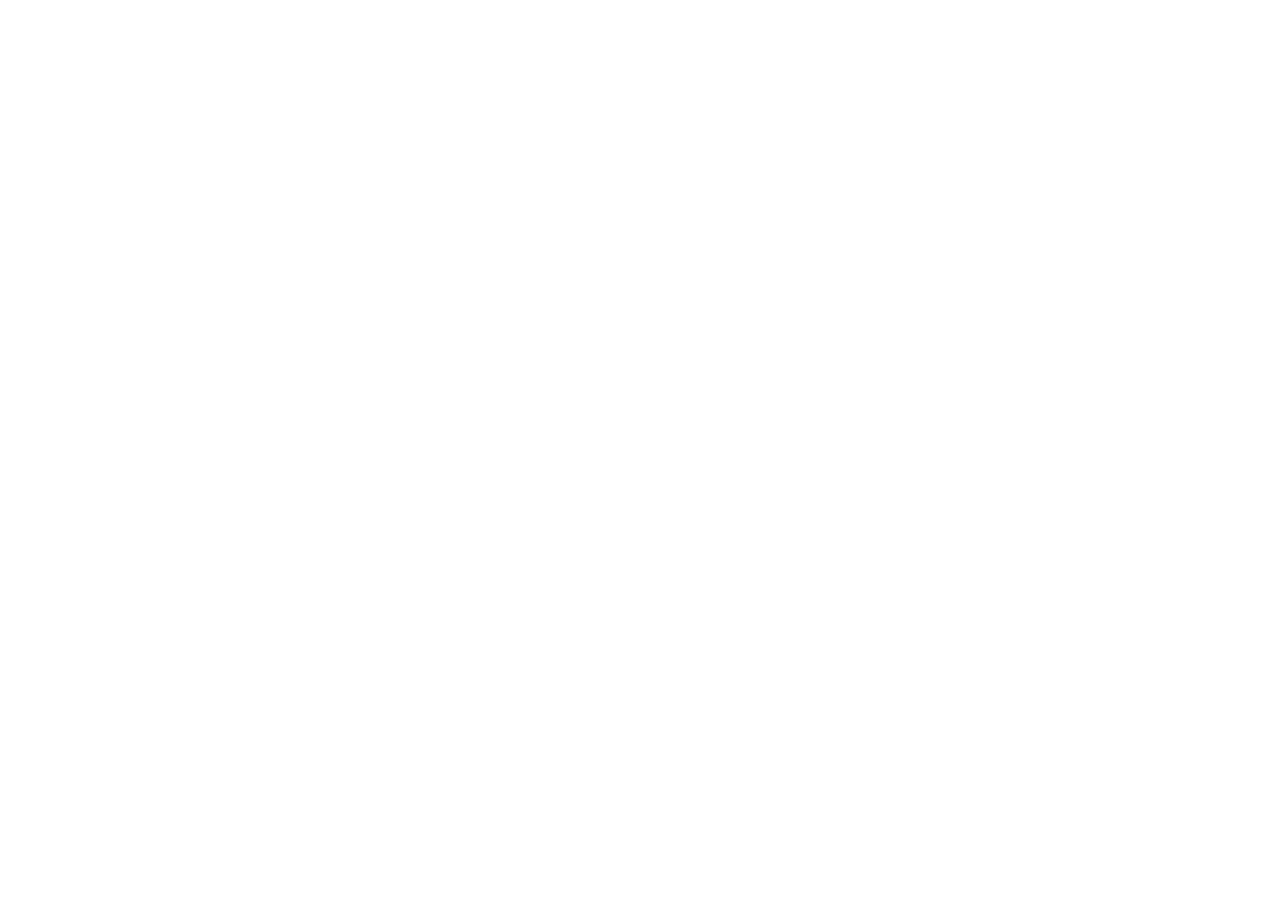
==== q4/index.html @ c75904c6 "add html & css & reset file" ====
<!DOCTYPE html>
<html lang="en">
<head>
    <meta charset="UTF-8">
    <meta http-equiv="X-UA-Compatible" content="IE=edge">
    <meta name="viewport" content="width=device-width, initial-scale=1.0">
    <link rel="stylesheet" href="style/style.css">
    <title>Document</title>
</head>
<body>
    
</body>
</html>
---- q4/style/style.css ----
@import url(_reset.css);
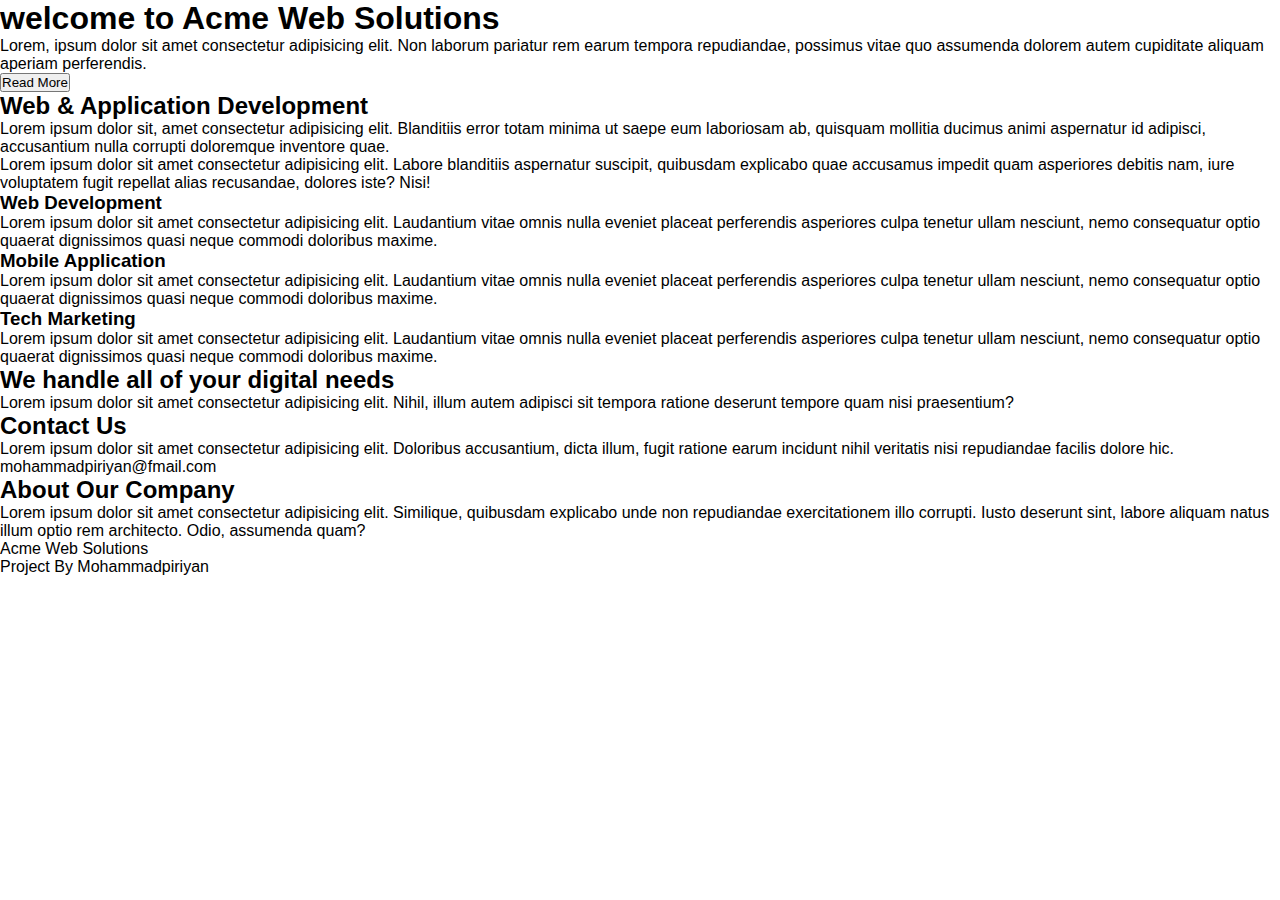
==== commit e1e47502: "add index of Html" ====
--- a/q4/index.html
+++ b/q4/index.html
@@ -1,13 +1,109 @@
 <!DOCTYPE html>
 <html lang="en">
-<head>
-    <meta charset="UTF-8">
-    <meta http-equiv="X-UA-Compatible" content="IE=edge">
-    <meta name="viewport" content="width=device-width, initial-scale=1.0">
-    <link rel="stylesheet" href="style/style.css">
+  <head>
+    <meta charset="UTF-8" />
+    <meta http-equiv="X-UA-Compatible" content="IE=edge" />
+    <meta name="viewport" content="width=device-width, initial-scale=1.0" />
+    <link rel="stylesheet" href="style/style.css" />
     <title>Document</title>
-</head>
-<body>
-    
-</body>
-</html>+  </head>
+  <body>
+    <main>
+      <header>
+        <h1>welcome to Acme Web Solutions</h1>
+        <p>
+          Lorem, ipsum dolor sit amet consectetur adipisicing elit. Non laborum
+          pariatur rem earum tempora repudiandae, possimus vitae quo assumenda
+          dolorem autem cupiditate aliquam aperiam perferendis.
+        </p>
+        <button class="btn-header">Read More</button>
+      </header>
+      <section>
+        <div><h2>Web & Application Development</h2></div>
+        <div>
+          <div>
+            <p>
+              Lorem ipsum dolor sit, amet consectetur adipisicing elit.
+              Blanditiis error totam minima ut saepe eum laboriosam ab, quisquam
+              mollitia ducimus animi aspernatur id adipisci, accusantium nulla
+              corrupti doloremque inventore quae.
+            </p>
+          </div>
+          <div>
+            <p>
+              Lorem ipsum dolor sit amet consectetur adipisicing elit. Labore
+              blanditiis aspernatur suscipit, quibusdam explicabo quae accusamus
+              impedit quam asperiores debitis nam, iure voluptatem fugit
+              repellat alias recusandae, dolores iste? Nisi!
+            </p>
+          </div>
+        </div>
+      </section>
+      <div class="cards">
+        <div>
+          <h3>Web Development</h3>
+          <p>
+            Lorem ipsum dolor sit amet consectetur adipisicing elit. Laudantium
+            vitae omnis nulla eveniet placeat perferendis asperiores culpa
+            tenetur ullam nesciunt, nemo consequatur optio quaerat dignissimos
+            quasi neque commodi doloribus maxime.
+          </p>
+        </div>
+        <div>
+          <h3>Mobile Application</h3>
+          <p>
+            Lorem ipsum dolor sit amet consectetur adipisicing elit. Laudantium
+            vitae omnis nulla eveniet placeat perferendis asperiores culpa
+            tenetur ullam nesciunt, nemo consequatur optio quaerat dignissimos
+            quasi neque commodi doloribus maxime.
+          </p>
+        </div>
+        <div>
+          <h3>Tech Marketing</h3>
+          <p>
+            Lorem ipsum dolor sit amet consectetur adipisicing elit. Laudantium
+            vitae omnis nulla eveniet placeat perferendis asperiores culpa
+            tenetur ullam nesciunt, nemo consequatur optio quaerat dignissimos
+            quasi neque commodi doloribus maxime.
+          </p>
+        </div>
+      </div>
+      <div class="text-section">
+        <h2>We handle all of your digital needs</h2>
+        <p>
+          Lorem ipsum dolor sit amet consectetur adipisicing elit. Nihil, illum
+          autem adipisci sit tempora ratione deserunt tempore quam nisi
+          praesentium?
+        </p>
+      </div>
+      <div class="double-section">
+        <div>
+          <h2>Contact Us</h2>
+          <p>
+            Lorem ipsum dolor sit amet consectetur adipisicing elit. Doloribus
+            accusantium, dicta illum, fugit ratione earum incidunt nihil
+            veritatis nisi repudiandae facilis dolore hic.
+          </p>
+          <p>mohammadpiriyan@fmail.com</p>
+        </div>
+        <div>
+          <h2>About Our Company</h2>
+          <p>
+            Lorem ipsum dolor sit amet consectetur adipisicing elit. Similique,
+            quibusdam explicabo unde non repudiandae exercitationem illo
+            corrupti. Iusto deserunt sint, labore aliquam natus illum optio rem
+            architecto. Odio, assumenda quam?
+          </p>
+        </div>
+      </div>
+    </main>
+    <footer>
+      <div>
+        <p>Acme Web Solutions</p>
+      </div>
+      <div>
+        <p>Project By Mohammadpiriyan</p>
+      </div>
+    </footer>
+  </body>
+</html>
--- a/q4/style/style.css
+++ b/q4/style/style.css
@@ -1 +1,2 @@
 @import url(_reset.css);
+@import url(_componenets.css);
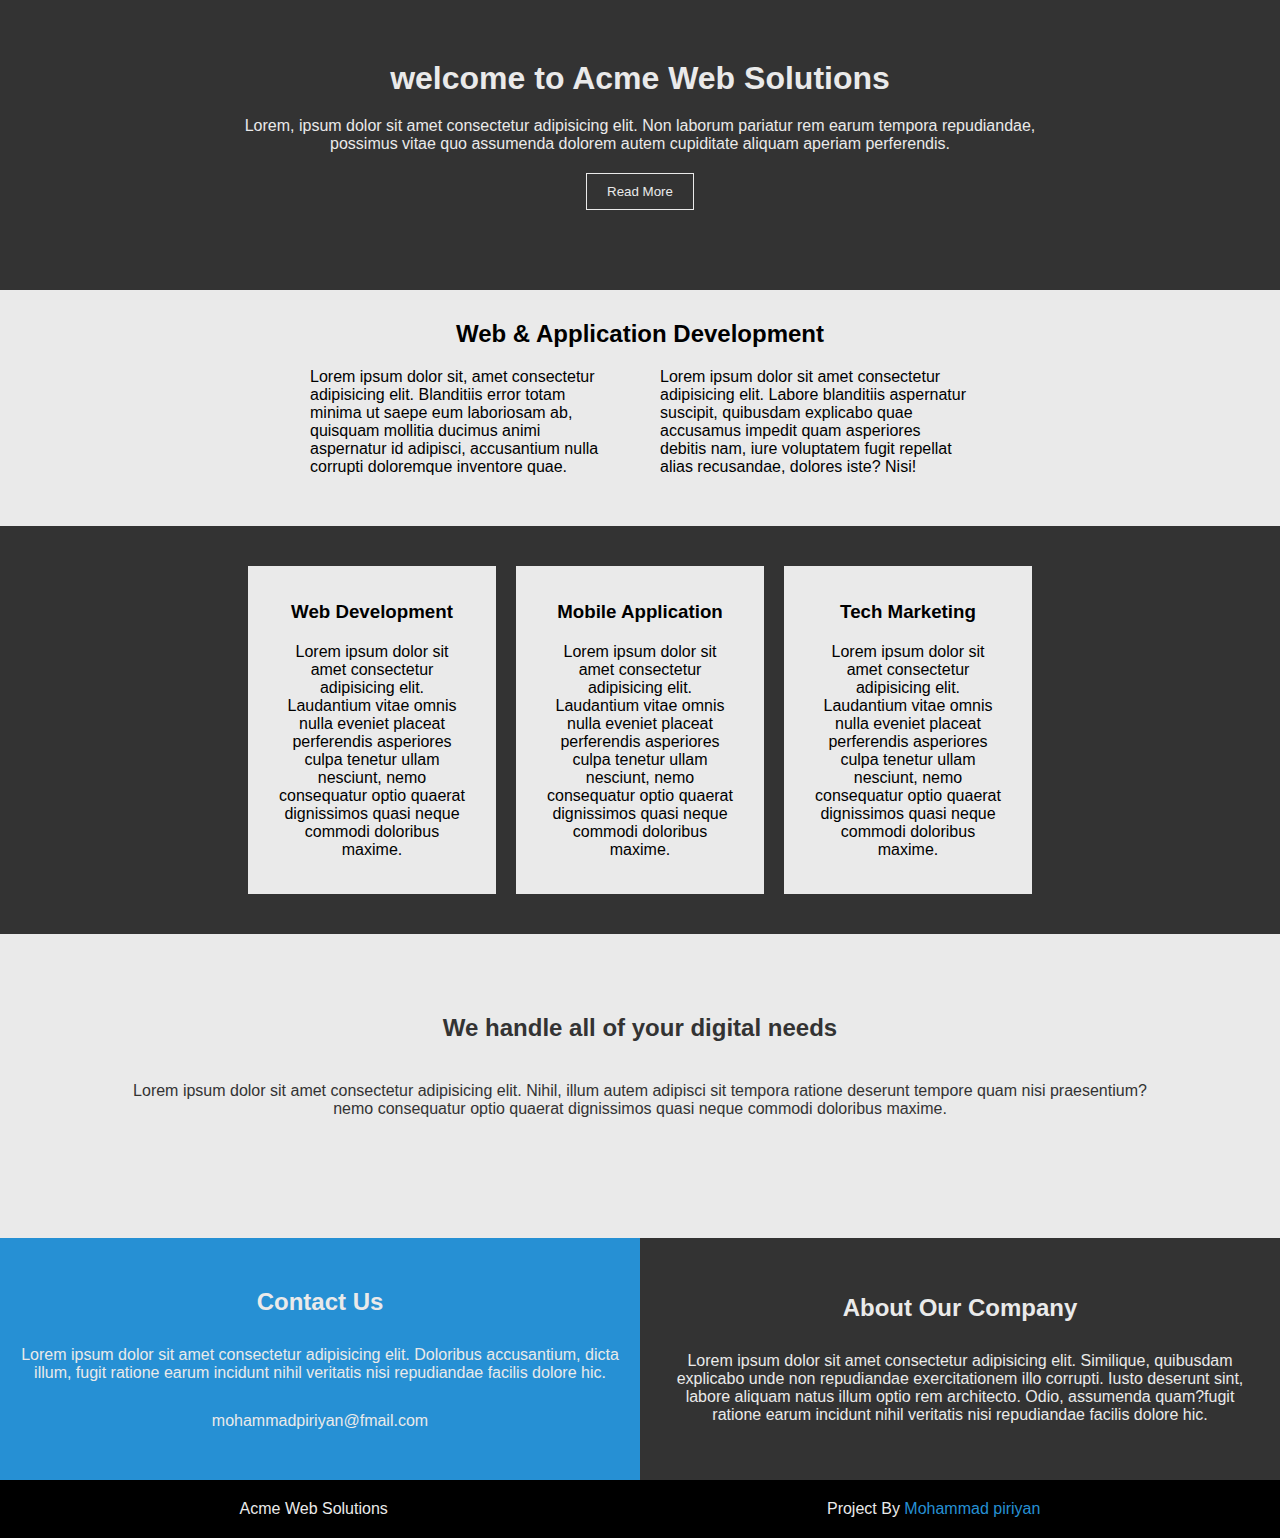
==== commit f6043fa4: "add style to components" ====
--- a/q4/index.html
+++ b/q4/index.html
@@ -13,15 +13,16 @@
         <h1>welcome to Acme Web Solutions</h1>
         <p>
           Lorem, ipsum dolor sit amet consectetur adipisicing elit. Non laborum
-          pariatur rem earum tempora repudiandae, possimus vitae quo assumenda
-          dolorem autem cupiditate aliquam aperiam perferendis.
+          pariatur rem earum tempora repudiandae, <br />
+          possimus vitae quo assumenda dolorem autem cupiditate aliquam aperiam
+          perferendis.
         </p>
         <button class="btn-header">Read More</button>
       </header>
       <section>
         <div><h2>Web & Application Development</h2></div>
-        <div>
-          <div>
+        <div class="section-main-box">
+          <div class="section-left-box">
             <p>
               Lorem ipsum dolor sit, amet consectetur adipisicing elit.
               Blanditiis error totam minima ut saepe eum laboriosam ab, quisquam
@@ -29,7 +30,7 @@
               corrupti doloremque inventore quae.
             </p>
           </div>
-          <div>
+          <div class="section-right-box">
             <p>
               Lorem ipsum dolor sit amet consectetur adipisicing elit. Labore
               blanditiis aspernatur suscipit, quibusdam explicabo quae accusamus
@@ -40,7 +41,7 @@
         </div>
       </section>
       <div class="cards">
-        <div>
+        <div class="card-box">
           <h3>Web Development</h3>
           <p>
             Lorem ipsum dolor sit amet consectetur adipisicing elit. Laudantium
@@ -49,7 +50,7 @@
             quasi neque commodi doloribus maxime.
           </p>
         </div>
-        <div>
+        <div class="card-box">
           <h3>Mobile Application</h3>
           <p>
             Lorem ipsum dolor sit amet consectetur adipisicing elit. Laudantium
@@ -58,7 +59,7 @@
             quasi neque commodi doloribus maxime.
           </p>
         </div>
-        <div>
+        <div class="card-box">
           <h3>Tech Marketing</h3>
           <p>
             Lorem ipsum dolor sit amet consectetur adipisicing elit. Laudantium
@@ -73,11 +74,13 @@
         <p>
           Lorem ipsum dolor sit amet consectetur adipisicing elit. Nihil, illum
           autem adipisci sit tempora ratione deserunt tempore quam nisi
-          praesentium?
+          praesentium? <br> nemo consequatur optio quaerat dignissimos
+          quasi neque commodi doloribus maxime.
+        </p>
         </p>
       </div>
       <div class="double-section">
-        <div>
+        <div class="right-double-section">
           <h2>Contact Us</h2>
           <p>
             Lorem ipsum dolor sit amet consectetur adipisicing elit. Doloribus
@@ -86,13 +89,14 @@
           </p>
           <p>mohammadpiriyan@fmail.com</p>
         </div>
-        <div>
+        <div class="left-double-section">
           <h2>About Our Company</h2>
           <p>
             Lorem ipsum dolor sit amet consectetur adipisicing elit. Similique,
             quibusdam explicabo unde non repudiandae exercitationem illo
             corrupti. Iusto deserunt sint, labore aliquam natus illum optio rem
-            architecto. Odio, assumenda quam?
+            architecto. Odio, assumenda quam?fugit ratione earum incidunt nihil
+            veritatis nisi repudiandae facilis dolore hic.
           </p>
         </div>
       </div>
@@ -102,7 +106,7 @@
         <p>Acme Web Solutions</p>
       </div>
       <div>
-        <p>Project By Mohammadpiriyan</p>
+        <p>Project By <span>Mohammad piriyan</span> </p>
       </div>
     </footer>
   </body>
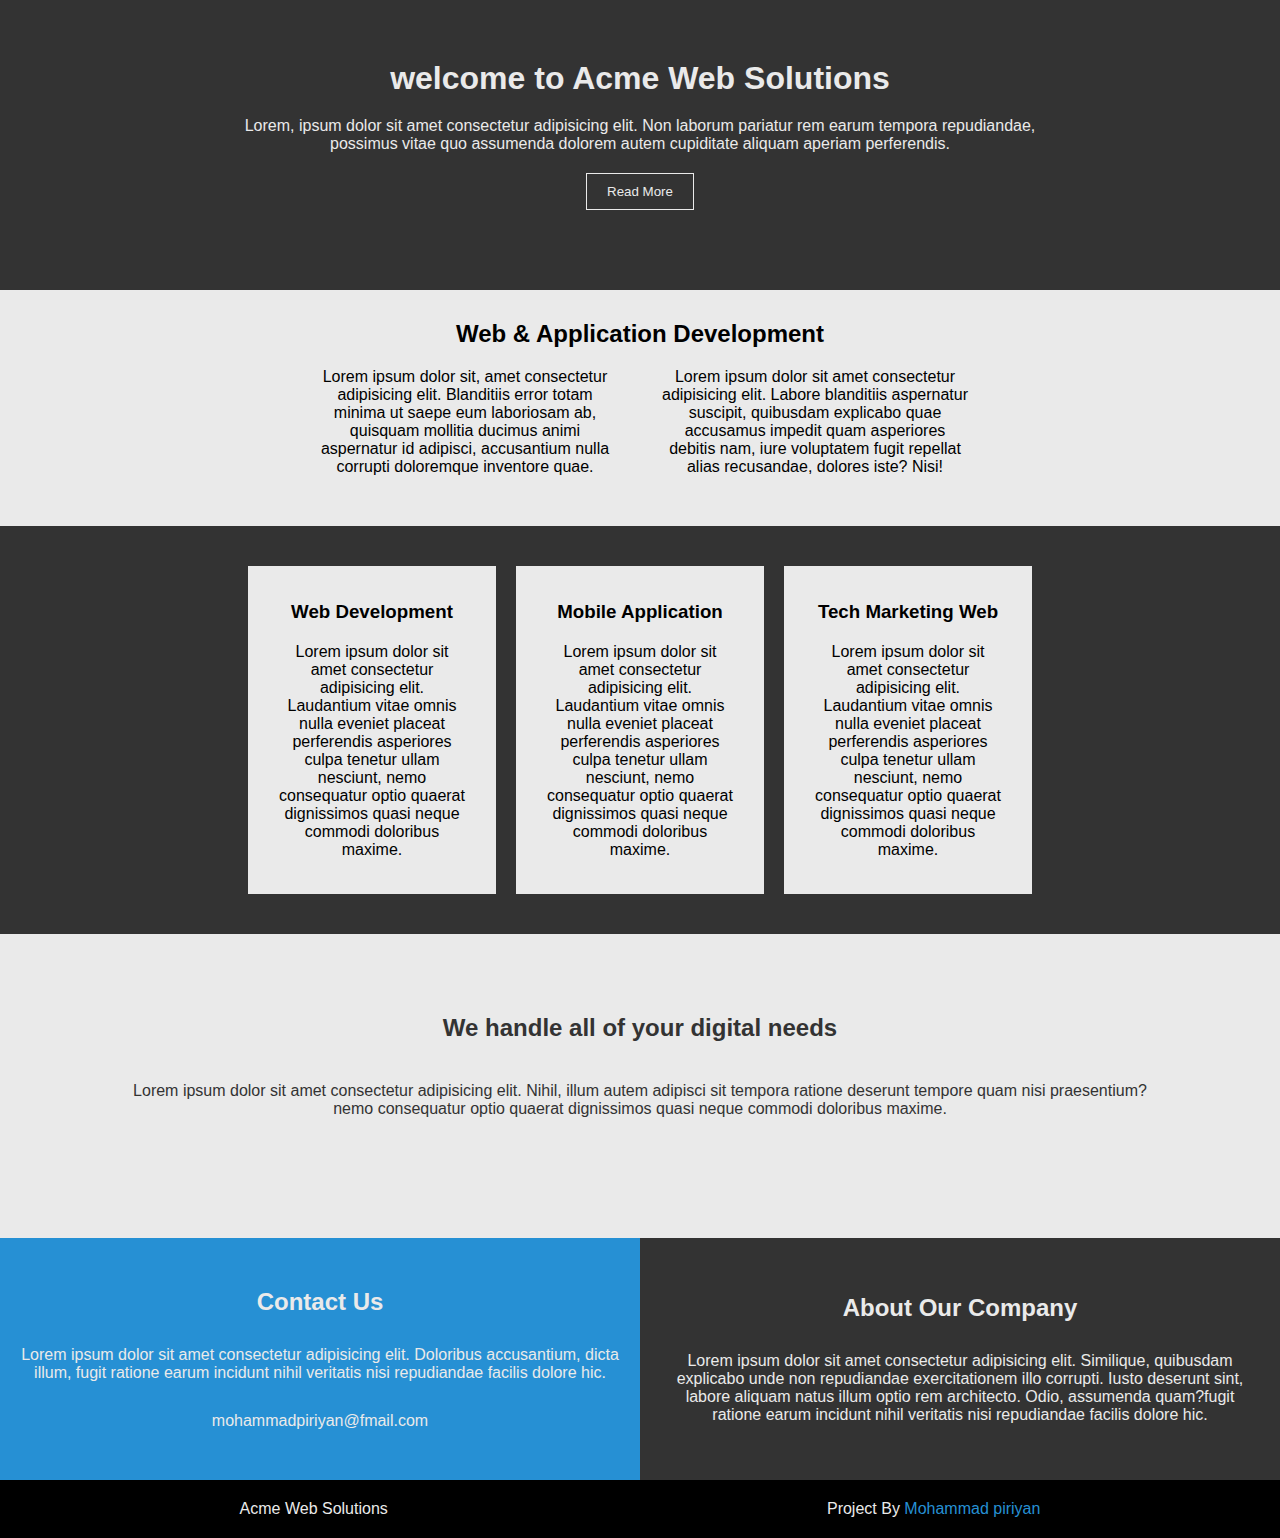
==== commit 16ffc3da: "add style to media 1024" ====
--- a/q4/index.html
+++ b/q4/index.html
@@ -60,7 +60,7 @@
           </p>
         </div>
         <div class="card-box">
-          <h3>Tech Marketing</h3>
+          <h3>Tech Marketing Web</h3>
           <p>
             Lorem ipsum dolor sit amet consectetur adipisicing elit. Laudantium
             vitae omnis nulla eveniet placeat perferendis asperiores culpa
--- a/q4/style/style.css
+++ b/q4/style/style.css
@@ -1,2 +1,3 @@
 @import url(_reset.css);
 @import url(_componenets.css);
+@import url(_media/_media-1024.css);
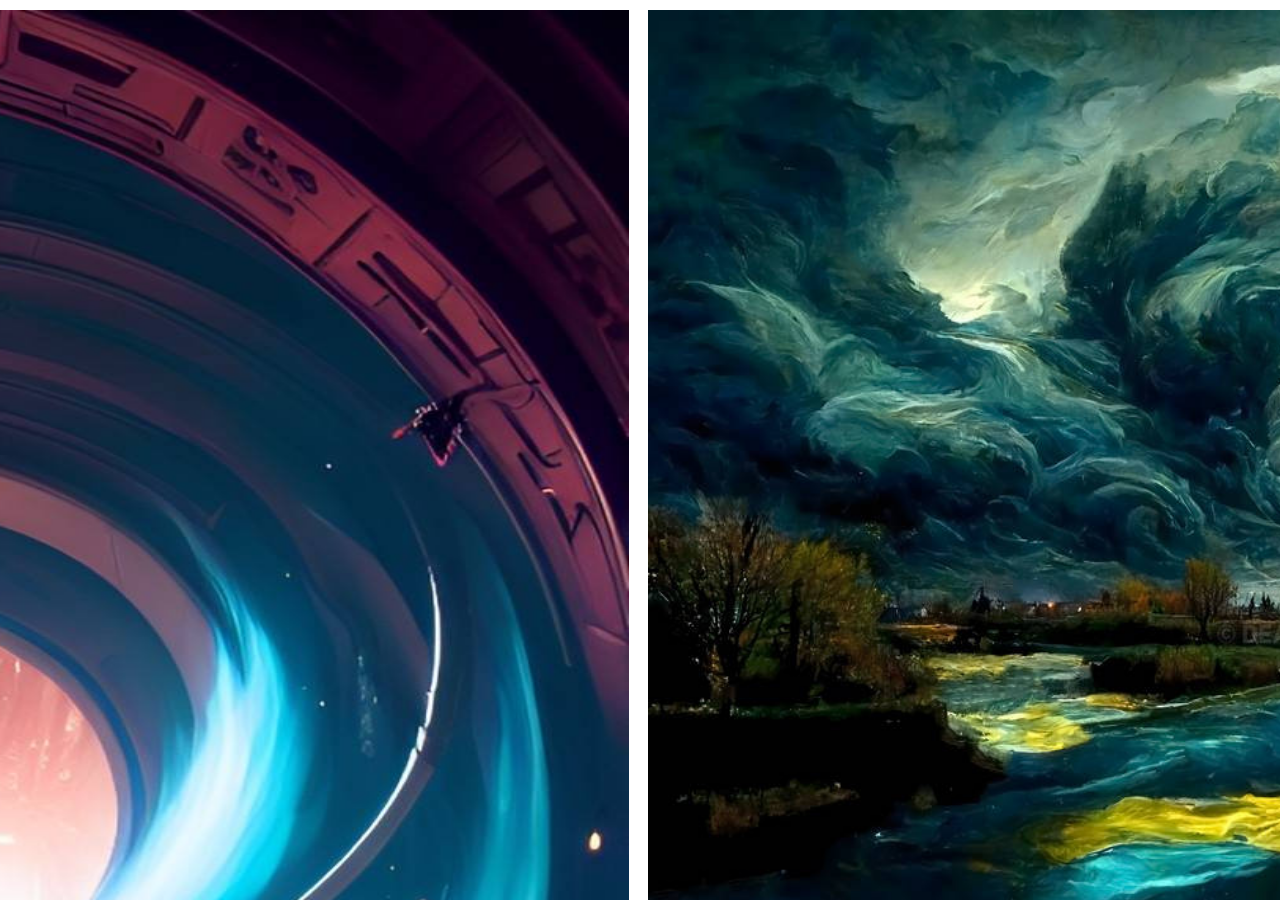
==== commit cb174d3c: "i have problem with grid" ====
--- a/q4/index.html
+++ b/q4/index.html
@@ -9,105 +9,18 @@
   </head>
   <body>
     <main>
-      <header>
-        <h1>welcome to Acme Web Solutions</h1>
-        <p>
-          Lorem, ipsum dolor sit amet consectetur adipisicing elit. Non laborum
-          pariatur rem earum tempora repudiandae, <br />
-          possimus vitae quo assumenda dolorem autem cupiditate aliquam aperiam
-          perferendis.
-        </p>
-        <button class="btn-header">Read More</button>
-      </header>
-      <section>
-        <div><h2>Web & Application Development</h2></div>
-        <div class="section-main-box">
-          <div class="section-left-box">
-            <p>
-              Lorem ipsum dolor sit, amet consectetur adipisicing elit.
-              Blanditiis error totam minima ut saepe eum laboriosam ab, quisquam
-              mollitia ducimus animi aspernatur id adipisci, accusantium nulla
-              corrupti doloremque inventore quae.
-            </p>
-          </div>
-          <div class="section-right-box">
-            <p>
-              Lorem ipsum dolor sit amet consectetur adipisicing elit. Labore
-              blanditiis aspernatur suscipit, quibusdam explicabo quae accusamus
-              impedit quam asperiores debitis nam, iure voluptatem fugit
-              repellat alias recusandae, dolores iste? Nisi!
-            </p>
-          </div>
+      <div class="container">
+        <div class="item item1 land">
+          <img src="img/land1.jpg" alt="" />
         </div>
-      </section>
-      <div class="cards">
-        <div class="card-box">
-          <h3>Web Development</h3>
-          <p>
-            Lorem ipsum dolor sit amet consectetur adipisicing elit. Laudantium
-            vitae omnis nulla eveniet placeat perferendis asperiores culpa
-            tenetur ullam nesciunt, nemo consequatur optio quaerat dignissimos
-            quasi neque commodi doloribus maxime.
-          </p>
-        </div>
-        <div class="card-box">
-          <h3>Mobile Application</h3>
-          <p>
-            Lorem ipsum dolor sit amet consectetur adipisicing elit. Laudantium
-            vitae omnis nulla eveniet placeat perferendis asperiores culpa
-            tenetur ullam nesciunt, nemo consequatur optio quaerat dignissimos
-            quasi neque commodi doloribus maxime.
-          </p>
-        </div>
-        <div class="card-box">
-          <h3>Tech Marketing Web</h3>
-          <p>
-            Lorem ipsum dolor sit amet consectetur adipisicing elit. Laudantium
-            vitae omnis nulla eveniet placeat perferendis asperiores culpa
-            tenetur ullam nesciunt, nemo consequatur optio quaerat dignissimos
-            quasi neque commodi doloribus maxime.
-          </p>
-        </div>
-      </div>
-      <div class="text-section">
-        <h2>We handle all of your digital needs</h2>
-        <p>
-          Lorem ipsum dolor sit amet consectetur adipisicing elit. Nihil, illum
-          autem adipisci sit tempora ratione deserunt tempore quam nisi
-          praesentium? <br> nemo consequatur optio quaerat dignissimos
-          quasi neque commodi doloribus maxime.
-        </p>
-        </p>
-      </div>
-      <div class="double-section">
-        <div class="right-double-section">
-          <h2>Contact Us</h2>
-          <p>
-            Lorem ipsum dolor sit amet consectetur adipisicing elit. Doloribus
-            accusantium, dicta illum, fugit ratione earum incidunt nihil
-            veritatis nisi repudiandae facilis dolore hic.
-          </p>
-          <p>mohammadpiriyan@fmail.com</p>
-        </div>
-        <div class="left-double-section">
-          <h2>About Our Company</h2>
-          <p>
-            Lorem ipsum dolor sit amet consectetur adipisicing elit. Similique,
-            quibusdam explicabo unde non repudiandae exercitationem illo
-            corrupti. Iusto deserunt sint, labore aliquam natus illum optio rem
-            architecto. Odio, assumenda quam?fugit ratione earum incidunt nihil
-            veritatis nisi repudiandae facilis dolore hic.
-          </p>
-        </div>
+        <div class="item item2 port"><img src="img/port2.png" alt="" /></div>
+        <div class="item item3 port"><img src="img/port3.jpg" alt="" /></div>
+        <div class="item item4 land"><img src="img/land3.png" alt="" /></div>
+        <div class="item item5 land"><img src="img/land4.jpg" alt="" /></div>
+        <div class="item item6 port"><img src="img/port4.jpg" alt="" /></div>
+        <div class="item item7 port"><img src="img/asdasdasd.jpg" alt="" /></div>
+        <div class="item item8 land"><img src="img/land2.jpg" alt="" /></div>
       </div>
     </main>
-    <footer>
-      <div>
-        <p>Acme Web Solutions</p>
-      </div>
-      <div>
-        <p>Project By <span>Mohammad piriyan</span> </p>
-      </div>
-    </footer>
   </body>
 </html>
--- a/q4/style/style.css
+++ b/q4/style/style.css
@@ -1,3 +1,6 @@
 @import url(_reset.css);
 @import url(_componenets.css);
 @import url(_media/_media-1024.css);
+@import url(_media/_media-768.css);
+@import url(_media/_media-425.css);
+@import url(_media/_media-375.css);
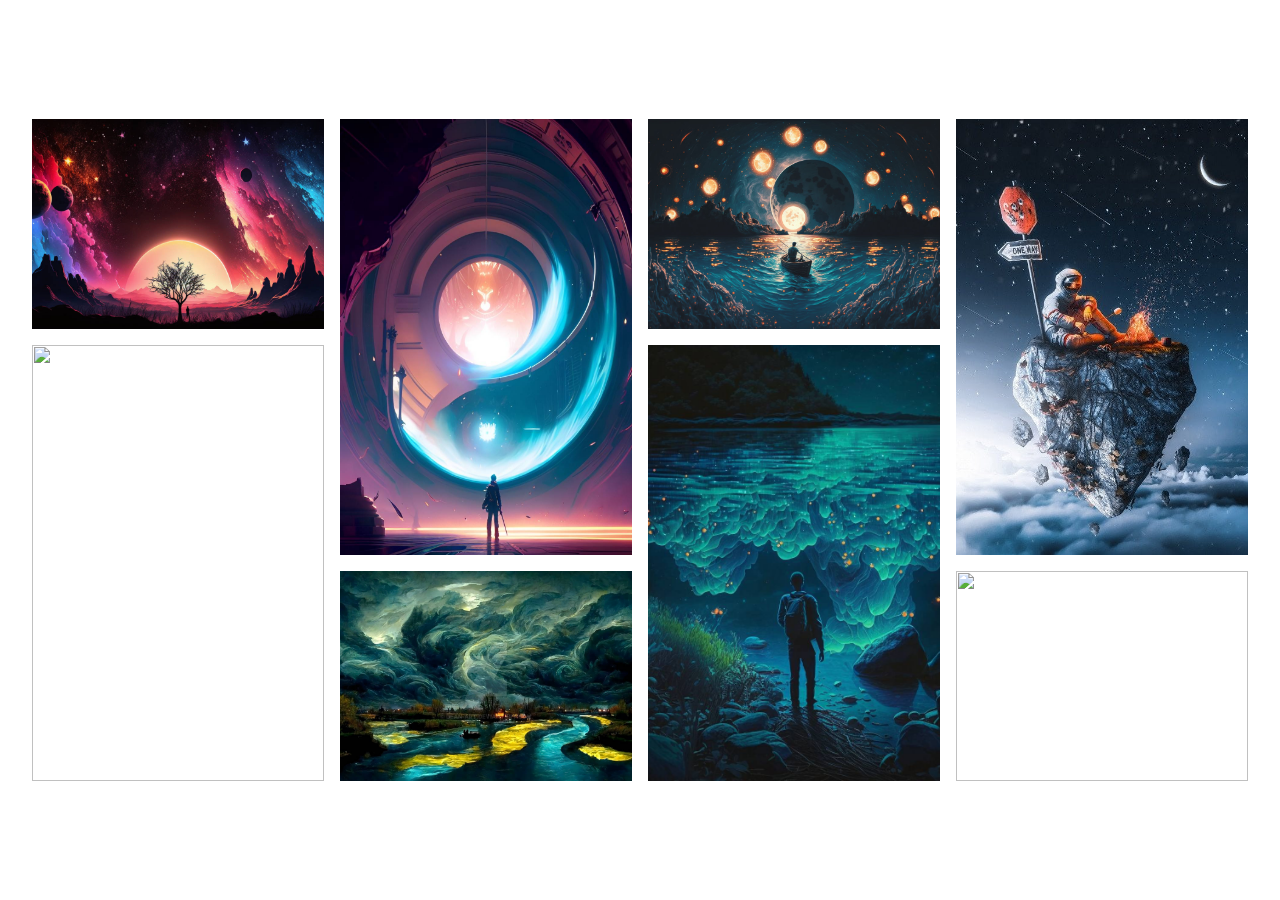
==== commit 64db2378: "Solving the problem grid & add media" ====
--- a/q4/index.html
+++ b/q4/index.html
@@ -10,16 +10,14 @@
   <body>
     <main>
       <div class="container">
-        <div class="item item1 land">
-          <img src="img/land1.jpg" alt="" />
-        </div>
-        <div class="item item2 port"><img src="img/port2.png" alt="" /></div>
-        <div class="item item3 port"><img src="img/port3.jpg" alt="" /></div>
-        <div class="item item4 land"><img src="img/land3.png" alt="" /></div>
-        <div class="item item5 land"><img src="img/land4.jpg" alt="" /></div>
-        <div class="item item6 port"><img src="img/port4.jpg" alt="" /></div>
-        <div class="item item7 port"><img src="img/asdasdasd.jpg" alt="" /></div>
-        <div class="item item8 land"><img src="img/land2.jpg" alt="" /></div>
+        <img class="item1" src="img/land1.jpg" alt="" />
+        <img class="item2" src="img/port2.png" alt="" />
+        <img class="item3" src="img/port3.jpg" alt="" />
+        <img class="item4" src="img/land4.jpg" alt="" />
+        <img class="item5" src="img/land2.jpg" alt="" />
+        <img class="item6" src="img/asdasdasd.jpg" alt="" />
+        <img class="item7" src="img/port4.jpg" alt="" />
+        <img class="item8" src="img/land3.png" alt="" />
       </div>
     </main>
   </body>
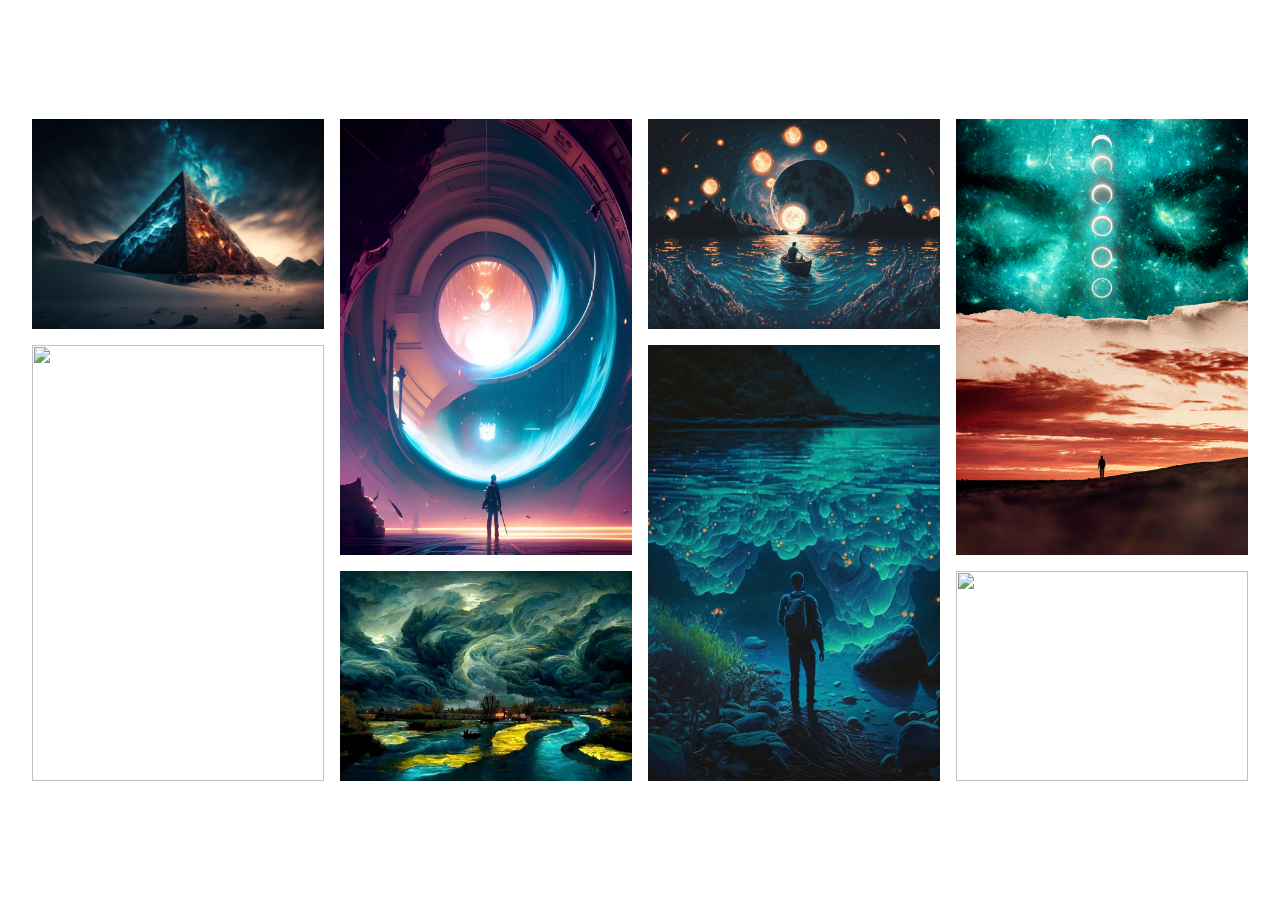
==== commit f30938d5: "complete" ====
--- a/q4/index.html
+++ b/q4/index.html
@@ -10,7 +10,7 @@
   <body>
     <main>
       <div class="container">
-        <img class="item1" src="img/land1.jpg" alt="" />
+        <img class="item1" src="img/land1.png" alt="" />
         <img class="item2" src="img/port2.png" alt="" />
         <img class="item3" src="img/port3.jpg" alt="" />
         <img class="item4" src="img/land4.jpg" alt="" />
